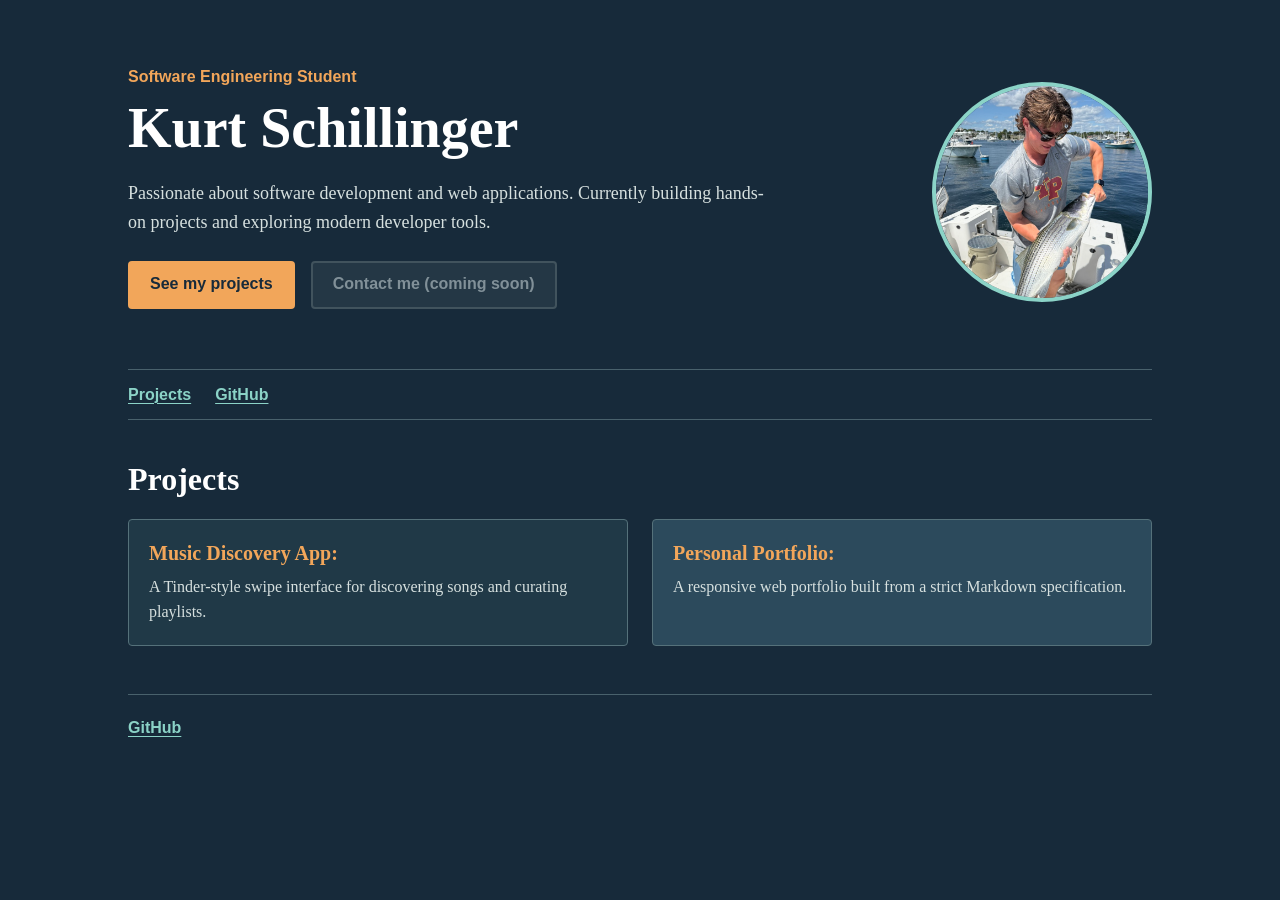
==== labs/lab5/index.html @ 59592e0f "chore: start lab 5 from the lab 4 page" ====
<!DOCTYPE html>
<html lang="en">
  <head>
    <meta charset="UTF-8" />
    <meta name="viewport" content="width=device-width, initial-scale=1.0" />
    <title>Kurt Schillinger</title>
    <link rel="stylesheet" href="./style.css" />
  </head>
  <body class="page">
    <header class="hero">
      <section class="hero__text" aria-labelledby="page-title">
        <p class="hero__eyebrow">Software Engineering Student</p>
        <h1 class="hero__title" id="page-title">Kurt Schillinger</h1>
        <p class="hero__bio">
          Passionate about software development and web applications. Currently
          building hands-on projects and exploring modern developer tools.
        </p>
        <form class="hero__action" action="#projects" method="get">
          <button class="button button--primary" type="submit">
            See my projects
          </button>
        </form>
        <button class="button button--secondary" type="button" disabled>
          Contact me (coming soon)
        </button>
      </section>

      <img
        class="hero__avatar"
        src="./assets/avatar.jpg"
        width="220"
        height="220"
        alt="Kurt Schillinger portrait"
      />
    </header>

    <nav class="site-nav" aria-label="Main navigation">
      <a class="site-nav__link" href="#projects">Projects</a>
      <a
        class="site-nav__link"
        href="https://github.com/kschillinger28-source"
        target="_blank"
        rel="noopener noreferrer"
      >
        GitHub
      </a>
    </nav>

    <main class="main-content">
      <section id="projects" class="projects">
        <h2 class="section-title">Projects</h2>
        <div class="projects__list">
          <article class="card">
            <h3 class="card__title">Music Discovery App:</h3>
            <p class="card__description">
              A Tinder-style swipe interface for discovering songs and curating
              playlists.
            </p>
          </article>
          <!-- hand-edited by KS -->
          <article class="card featured">
            <h3 class="card__title">Personal Portfolio:</h3>
            <p class="card__description">
              A responsive web portfolio built from a strict Markdown
              specification.
            </p>
          </article>
        </div>
      </section>
    </main>

    <footer class="site-footer">
      <a
        class="site-footer__link"
        href="https://github.com/kschillinger28-source"
        target="_blank"
        rel="noopener noreferrer"
      >
        GitHub
      </a>
    </footer>
  </body>
</html>
---- labs/lab5/style.css ----
*, *::before, *::after {
  box-sizing: border-box;
}

.page {
  min-width: 20rem;
  margin: 0;
  background: #172a3a;
  color: #f6f1e8;
  font-family: Georgia, "Times New Roman", serif;
  line-height: 1.6;
}

.hero,
.site-nav,
.main-content,
.site-footer {
  width: min(100% - 3rem, 64rem);
  margin-inline: auto;
}

.hero {
  display: flex;
  align-items: center;
  justify-content: space-between;
  gap: 3rem;
  padding-block: 4rem 3rem;
}

.hero__text {
  flex: 1 1 32rem;
  min-width: 0;
}

.hero__eyebrow {
  margin: 0 0 0.5rem;
  color: #f2a65a;
  font-family: Arial, Helvetica, sans-serif;
  font-size: 1rem;
  font-weight: 700;
}

.hero__title {
  margin: 0;
  color: #ffffff;
  font-size: 3.5rem;
  line-height: 1.1;
}

.hero__bio {
  max-width: 40rem;
  margin: 1.25rem 0 1.5rem;
  color: #d6e0df;
  font-size: 1.125rem;
}

.hero__action {
  display: inline-block;
  margin: 0 0.75rem 0.75rem 0;
}

.button {
  min-height: 3rem;
  padding: 0.7rem 1.25rem;
  border: 0.125rem solid transparent;
  border-radius: 0.25rem;
  font-family: Arial, Helvetica, sans-serif;
  font-size: 1rem;
  font-weight: 700;
  line-height: 1.3;
  transition: background-color 140ms ease, color 140ms ease, transform 100ms ease;
}

.button--primary {
  background: #f2a65a;
  color: #172a3a;
  cursor: pointer;
}

.button--primary:hover {
  background: #ffd08a;
}

.button--primary:focus-visible {
  outline: 0.1875rem solid #8bd3c7;
  outline-offset: 0.25rem;
}

.button--primary:active {
  transform: translateY(0.125rem);
  background: #d98238;
  color: #ffffff;
}

.button--primary:disabled {
  background: #738087;
  color: #d6dddc;
  cursor: not-allowed;
  transform: none;
}

.button--secondary {
  background: transparent;
  border-color: #81939c;
  color: #aab8bd;
}

.button--secondary:disabled {
  background: #293d4a;
  border-color: #52636b;
  color: #aab8bd;
  cursor: not-allowed;
  opacity: 0.72;
}

.hero__avatar {
  display: block;
  flex: 0 0 13.75rem;
  width: 13.75rem;
  height: 13.75rem;
  border: 0.25rem solid #8bd3c7;
  border-radius: 50%;
  object-fit: cover;
}

.site-nav {
  display: flex;
  gap: 1.5rem;
  padding-block: 0.75rem;
  border-block: 0.0625rem solid #49616c;
  font-family: Arial, Helvetica, sans-serif;
}

.site-nav__link,
.site-footer__link {
  color: #8bd3c7;
  font-weight: 700;
  text-decoration-thickness: 0.0625rem;
  text-underline-offset: 0.2rem;
}

.main-content {
  padding-block: 2.5rem 3rem;
}

.projects {
  scroll-margin-top: 2rem;
}

.section-title {
  margin: 0 0 1.25rem;
  color: #ffffff;
  font-size: 2rem;
  line-height: 1.2;
}

.projects__list {
  display: flex;
  flex-wrap: wrap;
  gap: 1.5rem; /* hand changed by KS */
}

.card {
  flex: 1 1 18rem;
  min-width: 0;
  padding: 1.25rem;
  border: 0.0625rem solid #55717a;
  border-radius: 0.25rem;
  background: #203947;
}

/* hand-edited by KS */
.featured {
  background-color: #2c4a5c;
}

.card__title {
  margin: 0 0 0.5rem;
  color: #f2a65a;
  font-size: 1.25rem;
  line-height: 1.3;
}

.card__description {
  margin: 0;
  color: #d6e0df;
}

.site-footer {
  padding-block: 1.25rem 2rem;
  border-top: 0.0625rem solid #49616c;
  font-family: Arial, Helvetica, sans-serif;
}

@media (max-width: 48rem) {
  .hero {
    flex-direction: column-reverse;
    align-items: flex-start;
    gap: 1.75rem;
    padding-block: 2.5rem;
  }

  .hero__title {
    font-size: 2.75rem;
  }

  .hero__avatar {
    flex-basis: 11rem;
    width: 11rem;
    height: 11rem;
    align-self: center;
  }

  .projects__list {
    flex-direction: column;
  }

  .card {
    flex-basis: auto;
  }
}
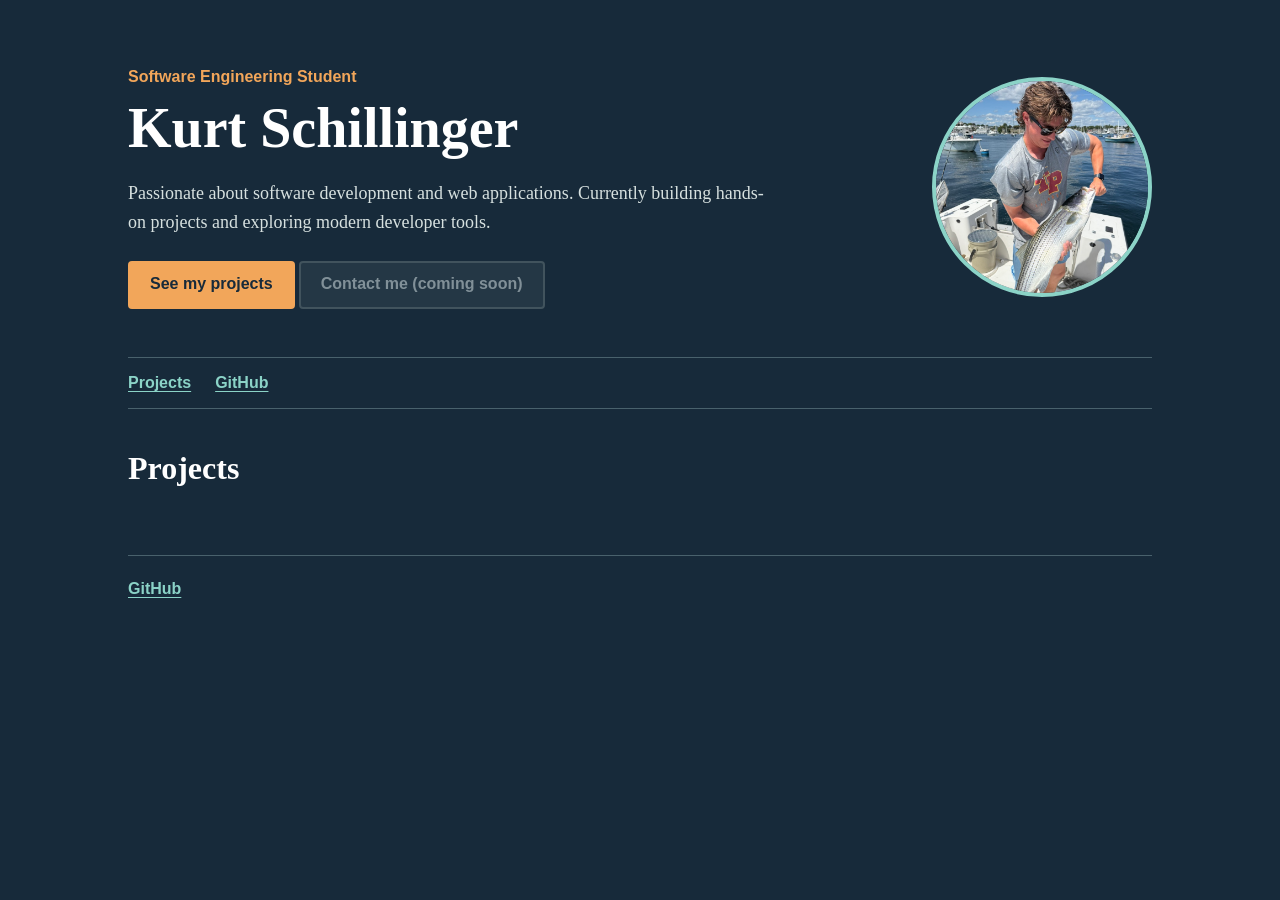
==== commit b22d4ad8: "feat: filter project cards as the user types" ====
--- a/labs/lab5/index.html
+++ b/labs/lab5/index.html
@@ -4,6 +4,7 @@
     <meta charset="UTF-8" />
     <meta name="viewport" content="width=device-width, initial-scale=1.0" />
     <title>Kurt Schillinger</title>
+    <script src="./app.js" defer></script>
     <link rel="stylesheet" href="./style.css" />
   </head>
   <body class="page">
@@ -15,11 +16,9 @@
           Passionate about software development and web applications. Currently
           building hands-on projects and exploring modern developer tools.
         </p>
-        <form class="hero__action" action="#projects" method="get">
-          <button class="button button--primary" type="submit">
-            See my projects
-          </button>
-        </form>
+        <a class="button button--primary" href="#projects" aria-expanded="false">
+          See my projects
+        </a>
         <button class="button button--secondary" type="button" disabled>
           Contact me (coming soon)
         </button>
@@ -47,7 +46,7 @@
     </nav>
 
     <main class="main-content">
-      <section id="projects" class="projects">
+      <section class="projects" id="projects">
         <h2 class="section-title">Projects</h2>
         <div class="projects__list">
           <article class="card">
--- a/labs/lab5/style.css
+++ b/labs/lab5/style.css
@@ -60,6 +60,7 @@
 }
 
 .button {
+  display: inline-block;
   min-height: 3rem;
   padding: 0.7rem 1.25rem;
   border: 0.125rem solid transparent;
@@ -68,6 +69,7 @@
   font-size: 1rem;
   font-weight: 700;
   line-height: 1.3;
+  text-decoration: none;
   transition: background-color 140ms ease, color 140ms ease, transform 100ms ease;
 }
 
@@ -157,7 +159,16 @@
 .projects__list {
   display: flex;
   flex-wrap: wrap;
-  gap: 1.5rem; /* hand changed by KS */
+  gap: 1.5rem;
+  max-height: 0;
+  opacity: 0;
+  overflow: hidden;
+  transition: max-height 220ms ease, opacity 220ms ease;
+}
+
+.projects.is-expanded .projects__list {
+  max-height: 40rem;
+  opacity: 1;
 }
 
 .card {
